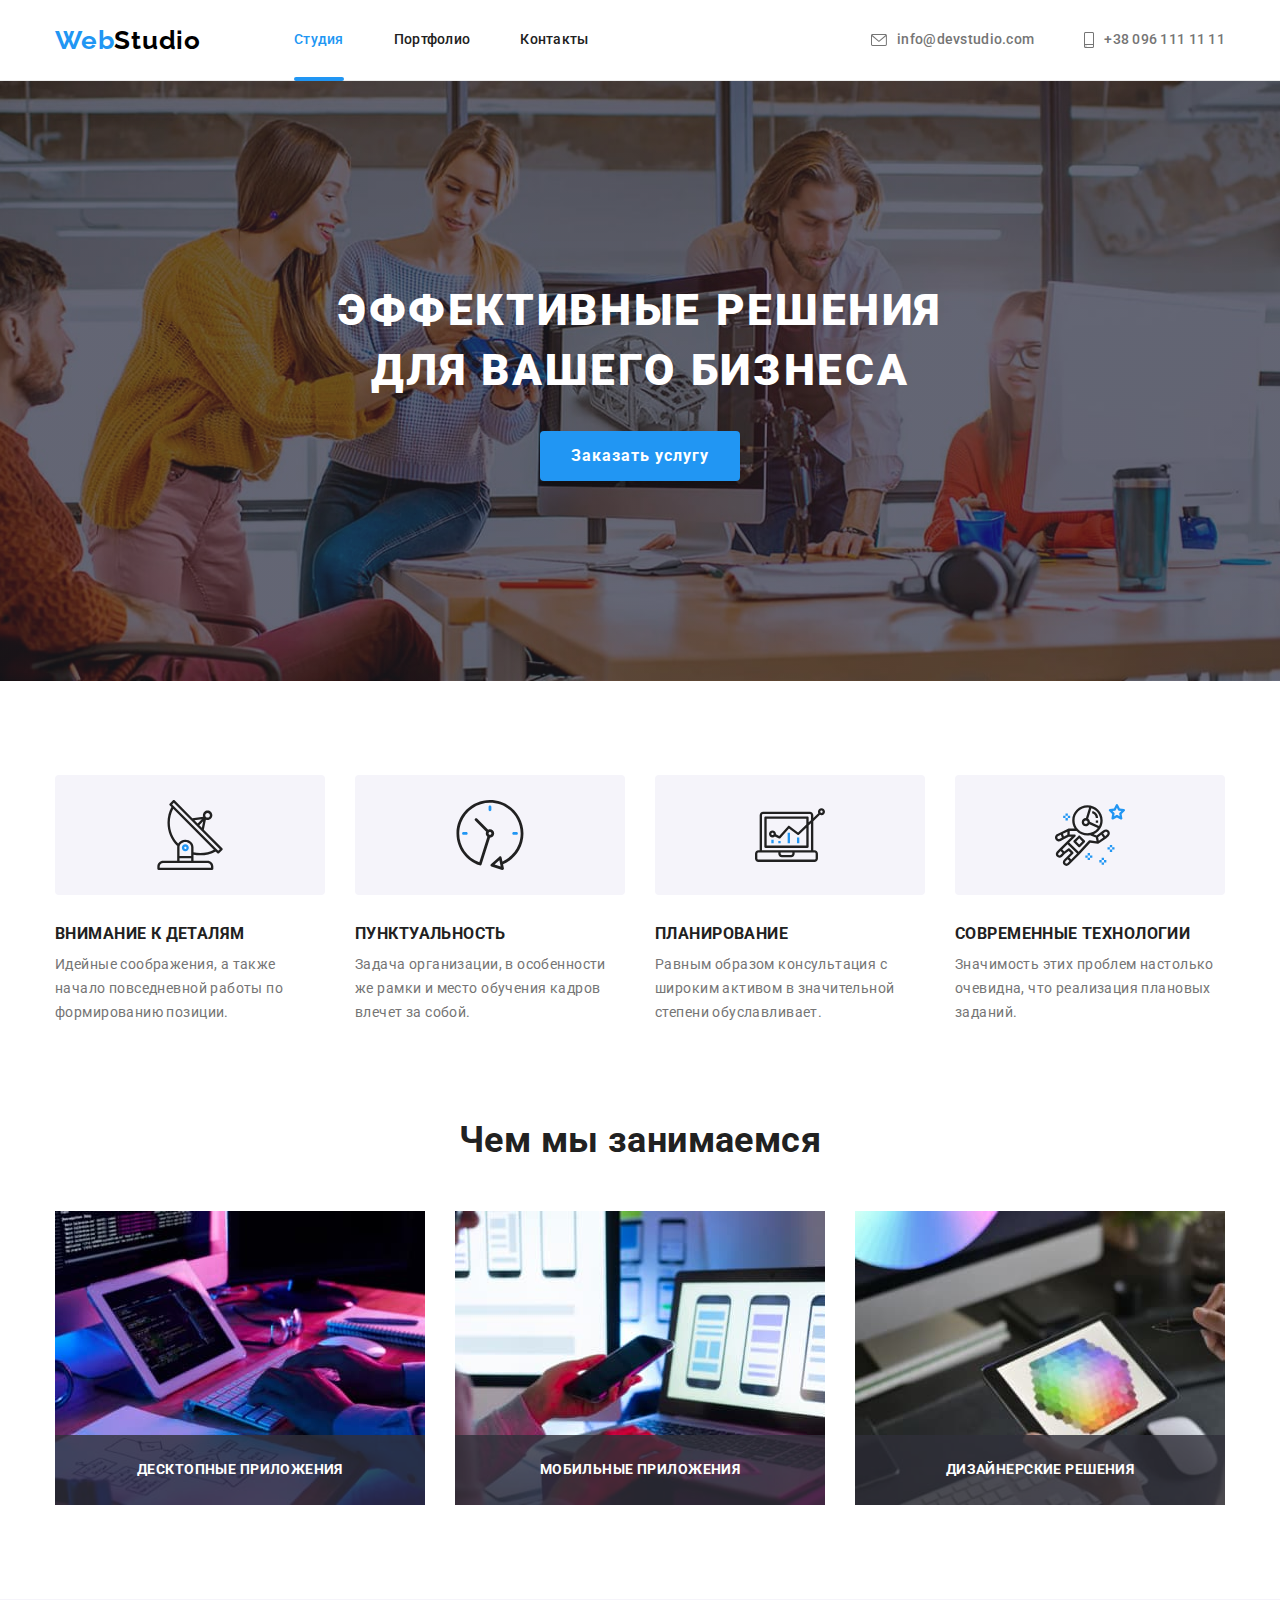
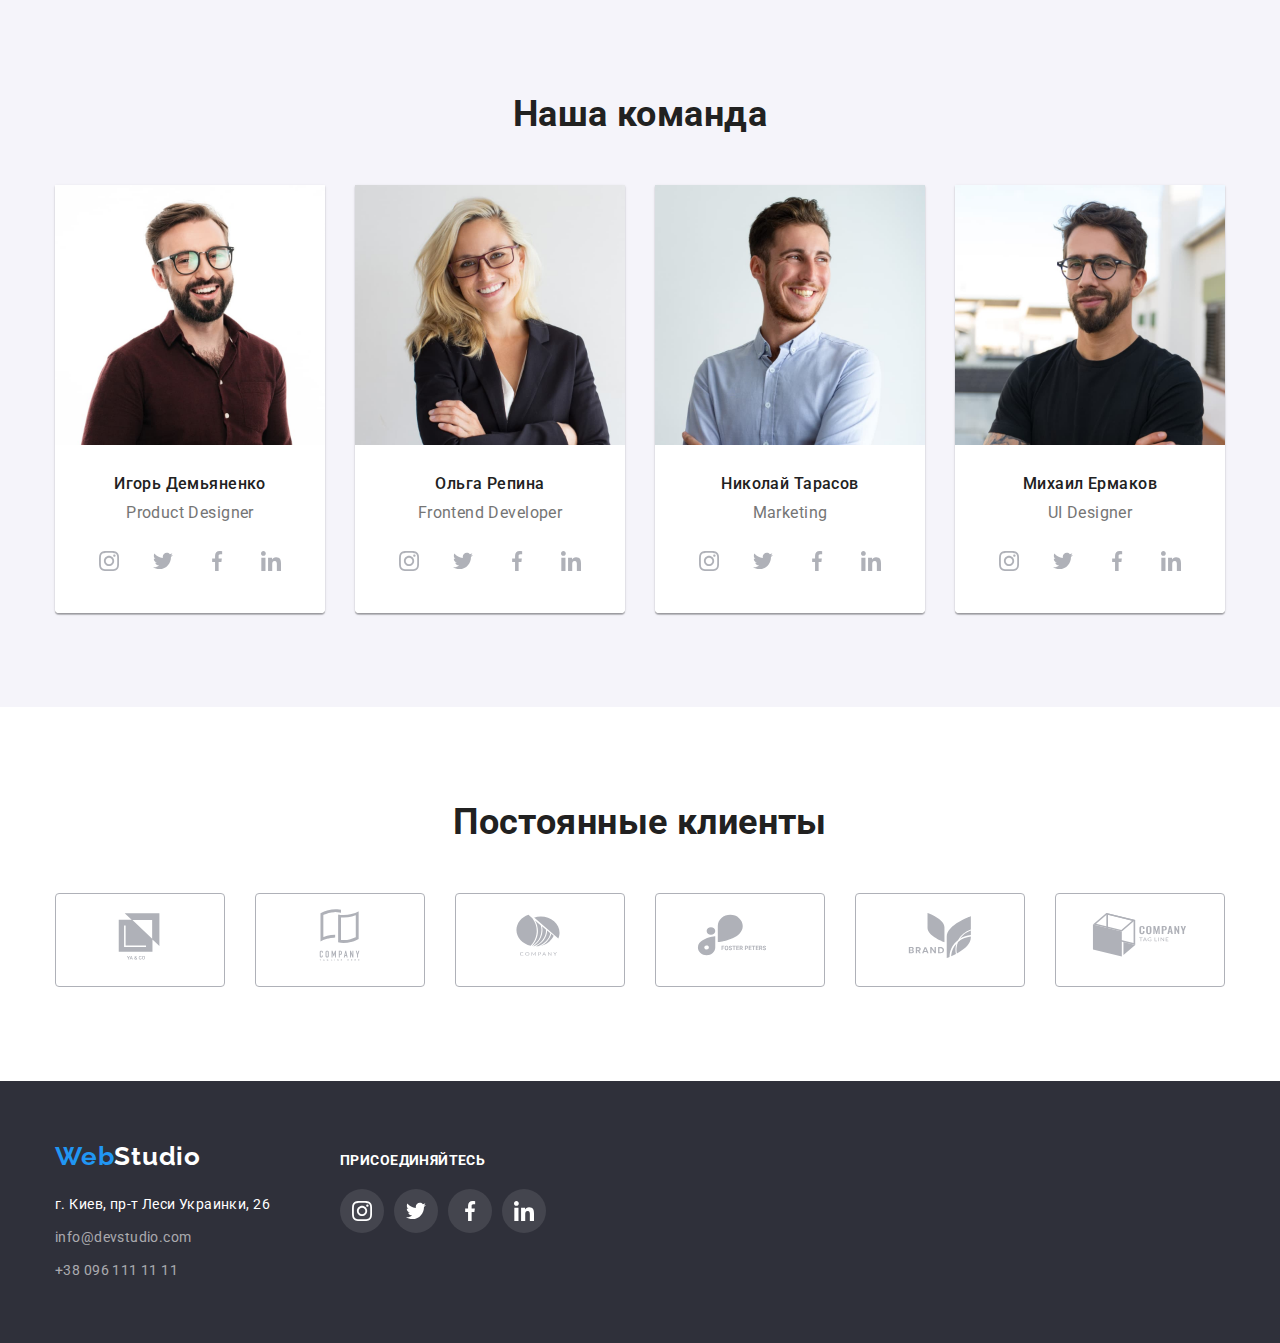
==== index.html @ 3fea22dc "1" ====
<!DOCTYPE html>
<html lang="ru">
  <head>
    <meta charset="UTF-8" />
    <meta http-equiv="X-UA-Compatible" content="IE=edge" />
    <meta name="viewport" content="width=device-width, initial-scale=1.0" />
    <title>Document</title>
    <link
      rel="stylesheet"
      href="https://cdnjs.cloudflare.com/ajax/libs/modern-normalize/1.1.0/modern-normalize.css"
    />
    <link rel="preconnect" href="https://fonts.googleapis.com" />
    <link rel="preconnect" href="https://fonts.gstatic.com" crossorigin />
    <link
      href="https://fonts.googleapis.com/css2?family=Raleway:wght@700&family=Roboto:wght@400;500;700;900&display=swap"
      rel="stylesheet"
    />
    <link rel="stylesheet" href="./css/styles.css" />
  </head>
  <body>
    <header class="header">
      <div class="container">
        <nav class="header-navigation">
          <a class="blue-logo" href="">Web<span class="logo">Studio</span> </a>
          <ul class="nav">
            <li class="nav-item">
              <a class="nav-link current" href="./index.html">Студия</a>
            </li>
            <li class="nav-item">
              <a class="nav-link" href="./portfolio.html">Портфолио</a>
            </li>
            <li class="nav-item">
              <a class="nav-link" href="">Контакты</a>
            </li>
          </ul>
        </nav>
        <ul class="contacts">
          <li class="contacts-item">
            <a class="contacts-link" href="mailto:info@devstudio.com">
              <svg class="nav-contacts-icon" width="16" height="12">
                <use href="./images/sprite.svg#icon-envelope"></use>
              </svg>
              info@devstudio.com
            </a>
          </li>
          <li class="contacts-item">
            <a class="contacts-link" href="tel:+380961111111">
              <svg class="nav-contacts-icon" width="10" height="16">
                <use href="./images/sprite.svg#icon-smartphone"></use>
              </svg>
              +38 096 111 11 11
            </a>
          </li>
        </ul>
      </div>
    </header>
    <main>
      <section class="hero">
        <div class="container">
          <h1 class="hero-title">
            Эффективные решения <br />
            для вашего бизнеса
          </h1>
          <button class="hero-btn" type="button" data-modal-open>Заказать услугу</button>
        </div>
      </section>
      <section class="section">
        <div class="container">
          <h2 class="visually-hidden">Наши преимущества</h2>
          <ul class="features">
            <li class="features-item">
              <div class="features-icon">
                <svg width="70" height="70">
                  <use href="./images/sprite.svg#icon-antenna"></use>
                </svg>
              </div>
              <h3 class="features-title">Внимание к деталям</h3>
              <p class="features-text">
                Идейные соображения, а также начало повседневной работы по формированию позиции.
              </p>
            </li>
            <li class="features-item">
              <div class="features-icon">
                <svg width="70" height="70">
                  <use href="./images/sprite.svg#icon-clock"></use>
                </svg>
              </div>
              <h3 class="features-title">Пунктуальность</h3>
              <p class="features-text">
                Задача организации, в особенности же рамки и место обучения кадров влечет за собой.
              </p>
            </li>
            <li class="features-item">
              <div class="features-icon">
                <svg width="70" height="70">
                  <use href="./images/sprite.svg#icon-diagram"></use>
                </svg>
              </div>
              <h3 class="features-title">Планирование</h3>
              <p class="features-text">
                Равным образом консультация с широким активом в значительной степени обуславливает.
              </p>
            </li>
            <li class="features-item">
              <div class="features-icon">
                <svg width="70" height="70">
                  <use href="./images/sprite.svg#icon-astronaut"></use>
                </svg>
              </div>
              <h3 class="features-title">Современные технологии</h3>
              <p class="features-text">
                Значимость этих проблем настолько очевидна, что реализация плановых заданий.
              </p>
            </li>
          </ul>
        </div>
      </section>
      <section class="work-section section">
        <div class="container">
          <h2 class="second-title">Чем мы занимаемся</h2>
          <ul class="works">
            <li class="works-item">
              <img src="./images/image1.jpg" alt="Написание кода" width="370" height="294" />
              <div class="picture-caption">
                <h3 class="caption-title">Десктопные приложения</р>
              </div>
            </li>
            <li class="works-item">
              <img src="./images/image2.jpg" alt="Разработка приложений" width="370" height="294" />
              <div class="picture-caption">
              <h3 class="caption-title">Мобильные приложения</h3>
            </div>
            </li>
            <li class="works-item">
              <img src="./images/image3.jpg" alt="Оформление" width="370" height="294" />
              <div class="picture-caption">
              <h3 class="caption-title">Дизайнерские решения</h3>
            </div>
            </li>
          </ul>
        </div>
      </section>
      <section class="team-section section">
        <div class="container">
          <h2 class="second-title">Наша команда</h2>
          <ul class="team">
            <li class="team-item">
              <img src="./images/photo1.jpg" alt="Игорь Демьяненко" width="270" height="260" />
              <div class="description-block">
                <h3 class="team-title">Игорь Демьяненко</h3>
                <p class="team-text">Product Designer</p>
                <ul class="master-socials socials-list">
                  <li class="socials-item">
                    <a href="" class="socials-link">
                      <svg class="socials-icon" width="20" height="20">
                        <use href="./images/sprite.svg#icon-instagram"></use>
                      </svg>
                    </a>
                  </li>
                  <li class="socials-item">
                    <a href="" class="socials-link">
                      <svg class="socials-icon" width="20" height="20">
                        <use href="./images/sprite.svg#icon-twitter"></use>
                      </svg>
                    </a>
                  </li>
                  <li class="socials-item">
                    <a href="" class="socials-link">
                      <svg class="socials-icon" width="20" height="20">
                        <use href="./images/sprite.svg#icon-facebook"></use>
                      </svg>
                    </a>
                  </li>
                  <li class="socials-item">
                    <a href="" class="socials-link">
                      <svg class="socials-icon" width="20" height="20">
                        <use href="./images/sprite.svg#icon-linkedin"></use>
                      </svg>
                    </a>
                  </li>
                </ul>
              </div>
            </li>
            <li class="team-item">
              <img src="./images/photo2.jpg" alt="Ольга Репина" width="270" height="260" />
              <div class="description-block">
                <h3 class="team-title">Ольга Репина</h3>
                <p class="team-text">Frontend Developer</p>
                <ul class="master-socials socials-list">
                  <li class="socials-item">
                    <a href="" class="socials-link">
                      <svg class="socials-icon" width="20" height="20">
                        <use href="./images/sprite.svg#icon-instagram"></use>
                      </svg>
                    </a>
                  </li>
                  <li class="socials-item">
                    <a href="" class="socials-link">
                      <svg class="socials-icon" width="20" height="20">
                        <use href="./images/sprite.svg#icon-twitter"></use>
                      </svg>
                    </a>
                  </li>
                  <li class="socials-item">
                    <a href="" class="socials-link">
                      <svg class="socials-icon" width="20" height="20">
                        <use href="./images/sprite.svg#icon-facebook"></use>
                      </svg>
                    </a>
                  </li>
                  <li class="socials-item">
                    <a href="" class="socials-link">
                      <svg class="socials-icon" width="20" height="20">
                        <use href="./images/sprite.svg#icon-linkedin"></use>
                      </svg>
                    </a>
                  </li>
                </ul>
              </div>
            </li>
            <li class="team-item">
              <img src="./images/photo3.jpg" alt="Николай Тарасов" width="270" height="260" />
              <div class="description-block">
                <h3 class="team-title">Николай Тарасов</h3>
                <p class="team-text">Marketing</p>
                <ul class="master-socials socials-list">
                  <li class="socials-item">
                    <a href="" class="socials-link">
                      <svg class="socials-icon" width="20" height="20">
                        <use href="./images/sprite.svg#icon-instagram"></use>
                      </svg>
                    </a>
                  </li>
                  <li class="socials-item">
                    <a href="" class="socials-link">
                      <svg class="socials-icon" width="20" height="20">
                        <use href="./images/sprite.svg#icon-twitter"></use>
                      </svg>
                    </a>
                  </li>
                  <li class="socials-item">
                    <a href="" class="socials-link">
                      <svg class="socials-icon" width="20" height="20">
                        <use href="./images/sprite.svg#icon-facebook"></use>
                      </svg>
                    </a>
                  </li>
                  <li class="socials-item">
                    <a href="" class="socials-link">
                      <svg class="socials-icon" width="20" height="20">
                        <use href="./images/sprite.svg#icon-linkedin"></use>
                      </svg>
                    </a>
                  </li>
                </ul>
              </div>
            </li>
            <li class="team-item">
              <img src="./images/photo4.jpg" alt="Михаил Ермаков" width="270" height="260" />
              <div class="description-block">
                <h3 class="team-title">Михаил Ермаков</h3>
                <p class="team-text">UI Designer</p>
                <ul class="socials-list">
                  <li class="socials-item">
                    <a href="" class="socials-link">
                      <svg class="socials-icon" width="20" height="20">
                        <use href="./images/sprite.svg#icon-instagram"></use>
                      </svg>
                    </a>
                  </li>
                  <li class="socials-item">
                    <a href="" class="socials-link">
                      <svg class="socials-icon" width="20" height="20">
                        <use href="./images/sprite.svg#icon-twitter"></use>
                      </svg>
                    </a>
                  </li>
                  <li class="socials-item">
                    <a href="" class="socials-link">
                      <svg class="socials-icon" width="20" height="20">
                        <use href="./images/sprite.svg#icon-facebook"></use>
                      </svg>
                    </a>
                  </li>
                  <li class="socials-item">
                    <a href="" class="socials-link">
                      <svg class="socials-icon" width="20" height="20">
                        <use href="./images/sprite.svg#icon-linkedin"></use>
                      </svg>
                    </a>
                  </li>
                </ul>
              </div>
            </li>
          </ul>
        </div>
      </section>
      <section class="section">
        <div class="container">
          <h2 class="second-title">Постоянные клиенты</h2>
          <ul class="clients">
            <li class="clients-item">
              <a class="clients-link" href="">
                <svg class="clients-icon" width="106" height="60">
                  <use href="./images/sprite.svg#icon-logo-one"></use>
                </svg>
              </a>
            </li>
            <li class="clients-item">
              <a class="clients-link" href="">
                <svg class="clients-icon" width="106" height="60">
                  <use href="./images/sprite.svg#icon-logo-two"></use>
                </svg>
              </a>
            </li>
            <li class="clients-item">
              <a class="clients-link" href="">
                <svg class="clients-icon" width="106" height="60">
                  <use href="./images/sprite.svg#icon-logo-three"></use>
                </svg>
              </a>
            </li>
            <li class="clients-item">
              <a class="clients-link" href="">
                <svg class="clients-icon" width="106" height="60">
                  <use href="./images/sprite.svg#icon-logo-four"></use>
                </svg>
              </a>
            </li>
            <li class="clients-item">
              <a class="clients-link" href="">
                <svg class="clients-icon link" width="106" height="60">
                  <use href="./images/sprite.svg#icon-logo-five"></use>
                </svg>
              </a>
            </li>
            <li class="clients-item">
              <a class="clients-link" href="">
                <svg class="clients-icon link" width="106" height="60">
                  <use href="./images/sprite.svg#icon-logo-six"></use>
                </svg>
              </a>
            </li>
          </ul>
        </div>
      </section>
    </main>

    <footer class="footer">
      <div class="container footer-container">
        <div class="logo-container">
          <a class="blue-logo" href="">Web<span class="white-logo">Studio</span> </a>
          <address class="address">
            <ul class="list">
              <li class="address-item">
                <a
                  class="address-map"
                  href="https://goo.gl/maps/dqnTAqHNVVHQZRsw9"
                  target="_blank"
                  rel="noopener noreferrer"
                  >г. Киев, пр-т Леси Украинки, 26</a
                >
              </li>
              <li class="address-item">
                <a class="address-link" href="mailto:info@devstudio.com">info@devstudio.com</a>
              </li>
              <li class="address-item">
                <a class="address-link" href="tel:+380961111111">+38 096 111 11 11</a>
              </li>
            </ul>
          </address>
        </div>
        <div>
          <p class="footer-text">присоединяйтесь</p>
          <ul class="socials-list">
            <li class="socials-item">
              <a class="socials-link-footer" href="">
                <svg class="icon-socials" width="20" height="20">
                  <use href="./images/sprite.svg#icon-instagram"></use>
                </svg>
              </a>
            </li>
            <li class="socials-item">
              <a class="socials-link-footer" href="">
                <svg class="icon-socials" width="20" height="20">
                  <use href="./images/sprite.svg#icon-twitter"></use>
                </svg>
              </a>
            </li>
            <li class="socials-item">
              <a class="socials-link-footer" href="">
                <svg class="icon-socials" width="20" height="20">
                  <use href="./images/sprite.svg#icon-facebook"></use>
                </svg>
              </a>
            </li>
            <li class="socials-item">
              <a class="socials-link-footer" href="">
                <svg class="icon-socials" width="20" height="20">
                  <use href="./images/sprite.svg#icon-linkedin"></use>
                </svg>
              </a>
            </li>
          </ul>
        </div>
      </div>
    </footer>
    <div class="backdrop is-hidden" data-modal>
      <div class="modal">
        <button type="button" class="btn-open" data-modal-close>
          <svg class="icon-btn" width="18" height="18">
            <use href="./images/sprite.svg#icon-close"></use>
          </svg>
        </button>
      </div>
    </div>
    <script src="./js/modal.js"></script>
  </body>
</html>
---- css/styles.css ----
:root {
  --white-text-color: #ffffff;
  --title-color: #212121;
  --blue-color: #2196f3;
  --main-text-color: #757575;
  --btn-bcgrnd-color: #f5f4fa;
  --card-set-gap: 30px;
}
body {
  font-family: 'Roboto', sans-serif;
  background-color: #ffffff;
  font-size: 14px;
  line-height: 1.71;
  letter-spacing: 0.03em;
  color: var(--main-text-color);
}
p,
h1,
h2,
h3,
h4,
h5,
h6 {
  margin-top: 0;
  margin-bottom: 0;
}
ul {
  margin-top: 0;
  margin-bottom: 0;
  padding-left: 0;
  list-style: none;
}
a {
  text-decoration: none;
}
img{
  display: block;
  max-width: 100%;
  height: auto;
}

.container {
  width: 1200px;
  padding-left: 15px;
  padding-right: 15px;
  margin: 0 auto;
}

.section {
  padding: 94px 0;
}
.header {
  border-bottom: 1px solid #ececec;
}
.nav {
  display: flex;
}
.nav-item:not(:last-child) {
  margin-right: 50px;
}
.header-navigation {
  display: flex;
  align-items: center;
  
}

.header .container {
  display: flex;
  align-items: center;
}
.blue-logo {
  font-family: 'Raleway', sans-serif;
  font-weight: 700;
  font-size: 26px;
  line-height: 1.19;
  letter-spacing: 0.03em;
  color: var(--blue-color);
}
.header-navigation .blue-logo {
  margin-right: 93px;
}
.logo {
  color: #000000;
}
.nav-link {
  position: relative;
  display: block;
  font-weight: 500;
  line-height: 1.14;
  letter-spacing: 0.02em;
  color: var(--title-color);
  padding-top: 32px;
  padding-bottom: 32px;
  transition: color 250ms cubic-bezier(0.4, 0, 0.2, 1);

}
.nav-link:hover,
.nav-link:focus {
  color: var(--blue-color);
}
.current {
  color: var(--blue-color);
}
.current::after{
  content: '';
  position: absolute;
  display: block;
  background-color: var(--blue-color);
  width: 100%;
  height: 4px;
  border-radius: 2px;
  top: calc(100% - 3px);
}
.contacts {
  display: flex;
  margin-left: auto;
  }
.contacts-link {
  display: flex;
  font-weight: 500;
  line-height: 1.14;
  letter-spacing: 0.02em;
  color: var(--main-text-color);
  padding-top: 32px;
  padding-bottom: 32px;
  align-items: center;
  transition: color 250ms cubic-bezier(0.4, 0, 0.2, 1);
}
.contacts-item:not(:last-child) {
  margin-right: 50px;
}
.contacts-link:hover,
.contacts-link:focus {
  color: var(--blue-color);
}

.nav-contacts-icon{
  display: block;
  fill: currentColor;
  margin-right: 10px;
}

/* Hero */

.hero {
  background-color: #2f303a;
  padding-top: 200px;
  padding-bottom: 200px;
  background-image: linear-gradient(rgba(47, 48, 58, 0.4), rgba(47, 48, 58, 0.4)), url(../images/bg.jpg);
  background-repeat: no-repeat;
  background-position: center;
  background-size:cover;
  max-width: 1600px;
  margin-right: auto;
  margin-left: auto;
}
.hero-title {
  font-weight: 900;
  font-size: 44px;
  line-height: 1.36;
  letter-spacing: 0.06em;
  text-transform: uppercase;
  color: var(--white-text-color);
  text-align: center;
  margin-bottom: 30px;
}
.hero-btn {
  display: block;
  width: 200px;
  height: 50px;
  font-weight: 700;
  font-size: 16px;
  line-height: 1.88;
  letter-spacing: 0.06em;
  color: var(--white-text-color);
  background-color: var(--blue-color);
  cursor: pointer;
  margin-left: auto;
  margin-right: auto;
  border-style: none;
  border-radius: 4px;
  box-shadow: 0px 4px 4px rgba(0, 0, 0, 0.15);
  transition: background-color 250ms cubic-bezier(0.4, 0, 0.2, 1);
}
}
.hero-btn:hover,
.hero-btn:focus {
  color: var(--white-text-color);
  background-color: #188ce8;
}

/* Features */

.visually-hidden {
  position: absolute;
  clip: rect(0 0 0 0);
  width: 1px;
  height: 1px;
  margin: -1px;
  …
}

.features {
  display: flex;
}

.features-item {
  width: 270px;
}

.features-item:not(:last-child) {
  margin-right: 30px;
}
.features-icon{
  display: flex;
  align-items: center;
  justify-content: center;
  margin-bottom: 30px;
  width: 270px;
  height: 120px;
  background-color: var(--btn-bcgrnd-color);
  border-radius: 4px;
}
.features-title {
  margin-bottom: 10px;
}
.features-title {
  font-weight: 700;
  line-height: 1.14;
  text-transform: uppercase;
  color: var(--title-color);
}

/* Works */

.work-section{
  padding-top: 0;
}
.second-title {
  font-weight: 700;
  font-size: 36px;
  line-height: 1.17;
  color: var(--title-color);
  text-align: center;
  margin-bottom: 50px;
}
.works {
  display: flex;
}
.works-item{
  position: relative;
}

.works-item:not(:last-child) {
  margin-right: 30px;
}
.picture-caption {
  position: absolute;
  display: flex;
  justify-content: center;
  align-items: center;
  bottom: 0;
  left: 0;
  background-color: rgba(47, 48, 58, 0.8);
  width: 100%;
  height: 70px;
}

.caption-title {
  font-weight: 700;
  font-size: 14px;
  line-height: 1.14;
  text-transform: uppercase;
  color: var(--white-text-color);
}
/* Team */

.team-section {
  background-color: #f5f4fa;
 }
.team-title {
  font-weight: 500;
  font-size: 16px;
  line-height: 1.18;
  color: var(--title-color);
  margin-bottom: 10px;
  text-align: center;
}
.team {
  display: flex;
}
.team-item {
  background: #ffffff;
  box-shadow: 0px 1px 3px rgba(0, 0, 0, 0.12), 0px 1px 1px rgba(0, 0, 0, 0.14),
    0px 2px 1px rgba(0, 0, 0, 0.2);
  border-radius: 0px 0px 4px 4px;
}
.team-item:not(:last-child) {
  margin-right: 30px;
}
.team-text {
  font-size: 16px;
  line-height: 1.18;
  text-align: center;
  margin-bottom: 16px;
  }

.description-block{
  padding: 30px 0;
  background-color: var(--white-text-color);
  border-radius: 0px 0px 4px 4px;
}
.socials-list{
  display: flex;
  justify-content: center;
}
.socials-link{
  display: flex;
  align-items: center;
  justify-content: center;
  border-radius: 50%;
  background-color: var(--white-text-color);
  width: 44px;
  height: 44px;
  color: #afb1b8;
  transition: background-color 250ms cubic-bezier(0.4, 0, 0.2, 1);
}
/* .socials-link-footer {
  display: block;
  padding: 12px;
  width: 44px;
  height: 44px;
  border-radius: 50%;
  color: var(--third-text-color);
  background-color: rgba(255, 255, 255, 0.1);
} */
.socials-icon{
  fill: currentColor;
  transition: fill 250ms cubic-bezier(0.4, 0, 0.2, 1);
 
}
 
.socials-link:hover,
.socials-link:focus{
background-color: var(--blue-color);
}
.socials-link:hover .socials-icon,
.socials-link:focus .socials-icon {
  fill: #ffffff;
 }
.socials-icon{
  display: flex;
  
}
.socials-item:not(:last-child) {
  margin-right: 10px;
}

/* Clients */

.clients {
  display: flex;
}
.clients-item:not(:last-child) {
  margin-right: 30px;
}
.clients-link {
  display: block;
  padding: 12px 31px;
  border: 1px solid #afb1b8;
  color: #afb1b8;
  border-radius: 4px;
  transition: border 250ms cubic-bezier(0.4, 0, 0.2, 1);
}
.clients-icon{
  fill: currentColor;
  transition: fill 250ms cubic-bezier(0.4, 0, 0.2, 1);
}
.clients-link:hover,
.clients-link:focus {
  border: 1px solid var(--blue-color);
  
}

.clients-link:hover > .clients-icon,
.clients-link:focus > .clients-icon {
  fill: var(--blue-color);
}


/* Footer */

.footer {
  background-color: #2f303a;
  padding-top: 60px;
  padding-bottom: 60px;
}
.logo-container{
  margin-right: 70px;
}
.footer-container{
  display: flex;
  align-items: baseline;
}

.address {
  font-style: normal;
  margin-top: 20px;
  }
.white-logo {
  color: var(--white-text-color);
}
.address-link:hover,
.address-link:focus {
  color: var(--blue-color);
}
.address-link {
  color: rgba(255, 255, 255, 0.6);
}
.address-map {
  color: var(--white-text-color);
}
.address-map:hover,
.address-map:focus {
  color: var(--blue-color);
}
.address-item:not(:last-child) {
  margin-bottom: 9px;
}
.footer-text {
  font-weight: 700;
  font-size: 14px;
  line-height: 1.14;
  text-transform: uppercase;
  color: var(--white-text-color);
  margin-bottom: 20px;
}
.icon-socials{
  fill: var(--white-text-color);
  transition: fill 250ms cubic-bezier(0.4, 0, 0.2, 1);
}

.socials-link-footer {
  display: block;
  padding: 12px;
  width: 44px;
  height: 44px;
  border-radius: 50%;
  color: var(--third-text-color);
  background-color: rgba(255, 255, 255, 0.1);
  transition: background-color 250ms cubic-bezier(0.4, 0, 0.2, 1);
}

.socials-link-footer:focus,
.socials-link-footer:hover {
  background-color: var(--blue-color);
}


/* Portfolio */

.filter {
  display: flex;
  justify-content: center;
  margin-bottom: 50px;
}
.filter-btn {
  font-weight: 500;
  font-size: 16px;
  height: 38px;
  line-height: 1.62;
  letter-spacing: 0.03em;
  color: var(--title-color);
  background-color: var(--btn-bcgrnd-color);
  border-radius: 4px;
  border-style: none;
  cursor: pointer;
  padding: 6px 22px;
  transition: background-color 250ms cubic-bezier(0.4, 0, 0.2, 1),
    box-shadow 250ms cubic-bezier(0.4, 0, 0.2, 1), color 250ms cubic-bezier(0.4, 0, 0.2, 1);
}

.filter-item:not(:last-child) {
  margin-right: 8px;
}
.filter-btn:hover,
.filter-btn:focus {
  color: var(--white-text-color);
  background-color: var(--blue-color);
  box-shadow: 0px 3px 1px rgba(0, 0, 0, 0.1), 0px 1px 2px rgba(0, 0, 0, 0.08),
    0px 2px 2px rgba(0, 0, 0, 0.12);
  border-radius: 4px;
}
.gallery {
  display: flex;
  flex-wrap: wrap;
  margin-right: calc(-1 * var(--card-set-gap));
  margin-bottom: calc(-1 * var(--card-set-gap));
}
.gallery > .gallery-item {
  flex-basis: calc(100% / 3 - var(--card-set-gap)) ;
  margin-right: var(--card-set-gap);
  margin-bottom: var(--card-set-gap);
}
.gallery-item:nth-child(3n) {
  margin-right: 0;
}
.gallery-link {
  display: block;
  transition: box-shadow 250ms cubic-bezier(0.4, 0, 0.2, 1);
 }
.gallery-link:hover,
.gallery-link:focus {
  box-shadow: 0px 1px 1px rgba(0, 0, 0, 0.12), 0px 4px 4px rgba(0, 0, 0, 0.06),
    1px 4px 6px rgba(0, 0, 0, 0.16);
}
.gallery-title {
  font-size: 18px;
  line-height: 2;
  letter-spacing: 0.06em;
  color: var(--title-color);
}
.products-text{
  position: absolute;
   font-size: 18px;
  line-height: 1.56;
  letter-spacing: 0.03em;
  padding: 63px 24px;
  top: 0;
  left: 0;
  background: rgba(33, 150, 243, 0.9);
  height: 100%;
  color: var(--white-text-color);
  transform: translateY(100%);
  transition: transform 250ms cubic-bezier(0.4, 0, 0.2, 1);
}

.gallery-link:hover .products-text,
.gallery-link:focus .products-text {
  transform: translateY(0%);
}
.gallery-text {
  font-size: 16px;
  line-height: 1.87;
  color: var(--main-text-color);
}


.products-overlay{
  position: relative;
  overflow: hidden;
}
.text-block {
  padding: 20px 24px;
  border: 1px solid #eeeeee;
}
.backdrop{
  position: fixed;
  height: 100vh;
  width: 100vw;
  background: rgba(0, 0, 0, 0.2);
  top: 0;
  transition: opacity 250ms cubic-bezier(0.4, 0, 0.2, 1);
  transition: visibility 250ms cubic-bezier(0.4, 0, 0.2, 1);
 
}
.backdrop.is-hidden .modal {
  transform: translate(-50%, -50%) scale(0);
}

.modal{
  position: absolute;
  width: 528px;
  min-height: 581px;
  background: var(--white-text-color);
  box-shadow: 0px 1px 3px rgba(0, 0, 0, 0.12), 0px 1px 1px rgba(0, 0, 0, 0.14), 0px 2px 1px rgba(0, 0, 0, 0.2);
  border-radius: 4px;
  left: 50%;
  top: 50%;
  transform: translate(-50%, -50%) scale(1);
  transition: transform 250ms cubic-bezier(0.4, 0, 0.2, 1);
}

.btn-open{
  position: absolute;
  display: flex;
  justify-content: center;
  align-items: center;
  left: calc(100% - 38px);
  top: 8px;
  width: 30px;
  height: 30px;
  background-color: var(--white-text-color);
  border: 1px solid rgba(0, 0, 0, 0.1);
  border-radius: 50%;
  cursor: pointer;
}

.backdrop.is-hidden{
  opacity: 0;
  visibility: hidden;
pointer-events: none;
}
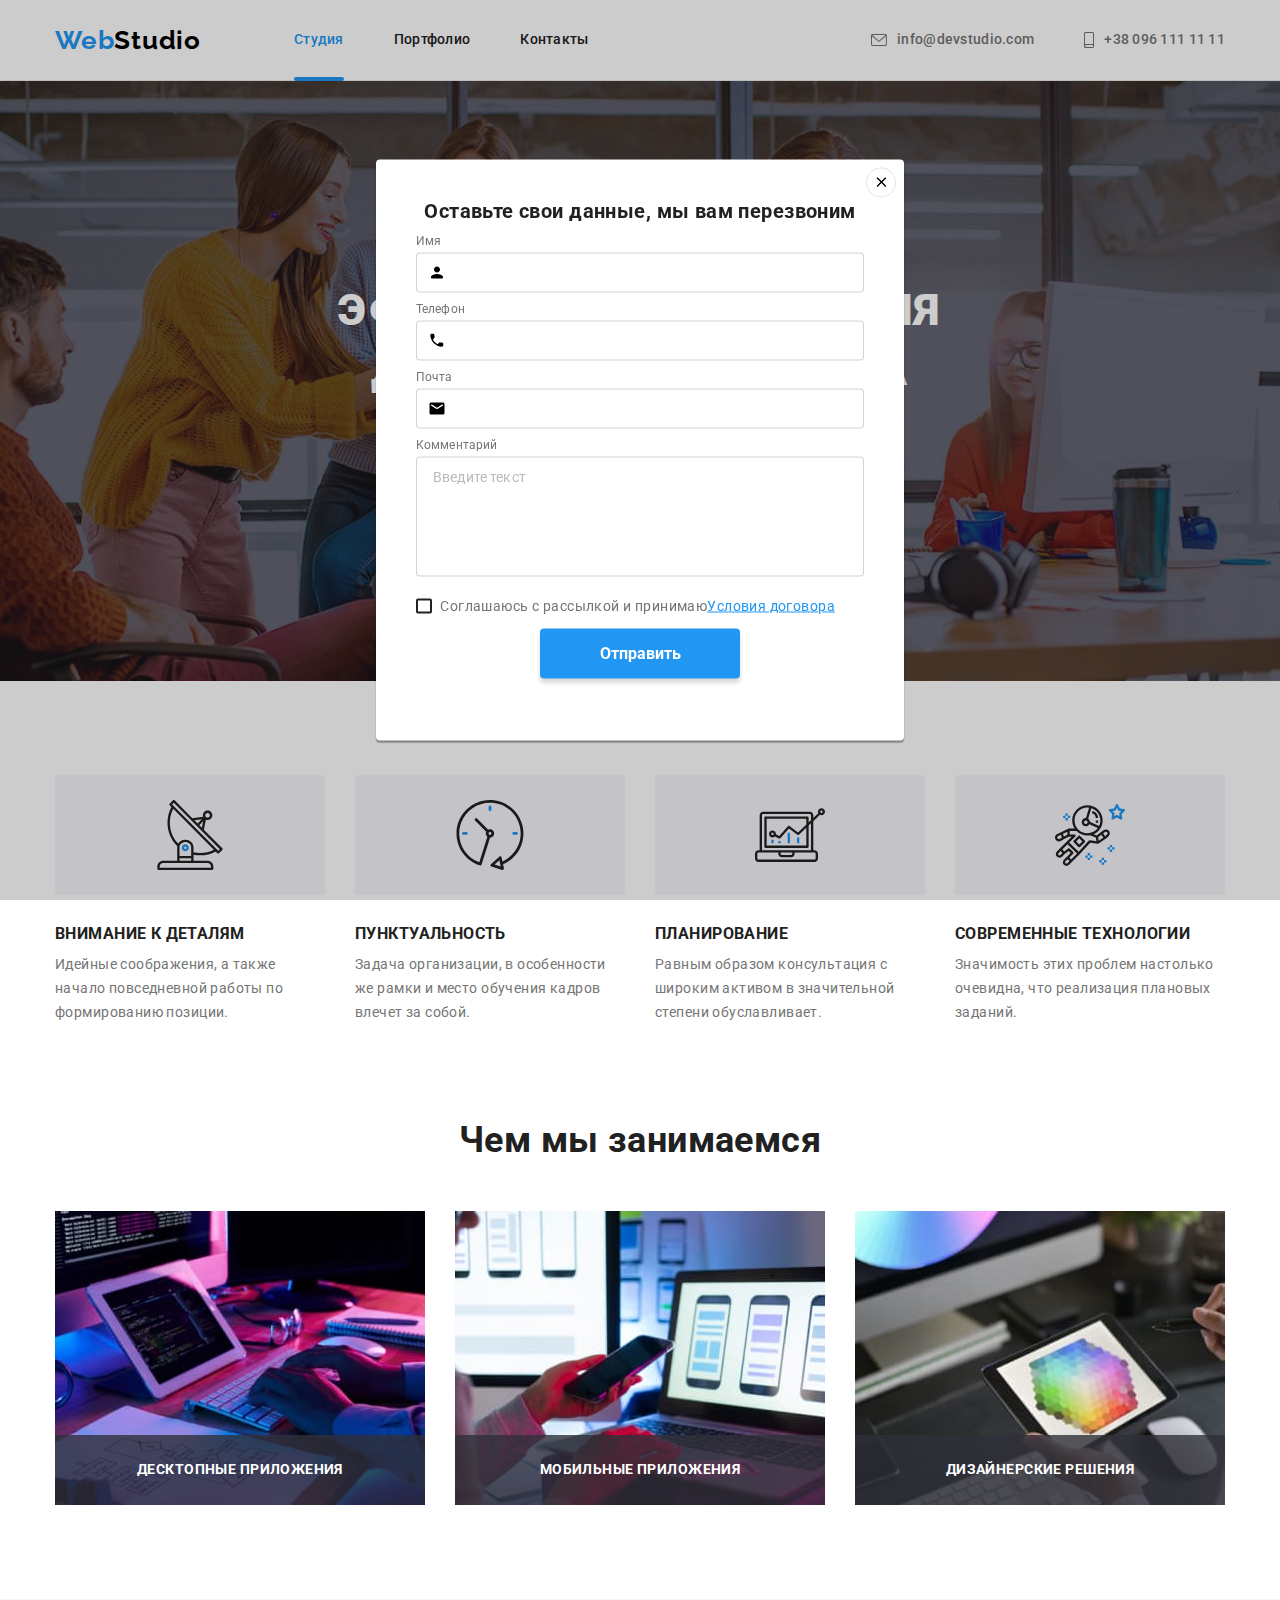
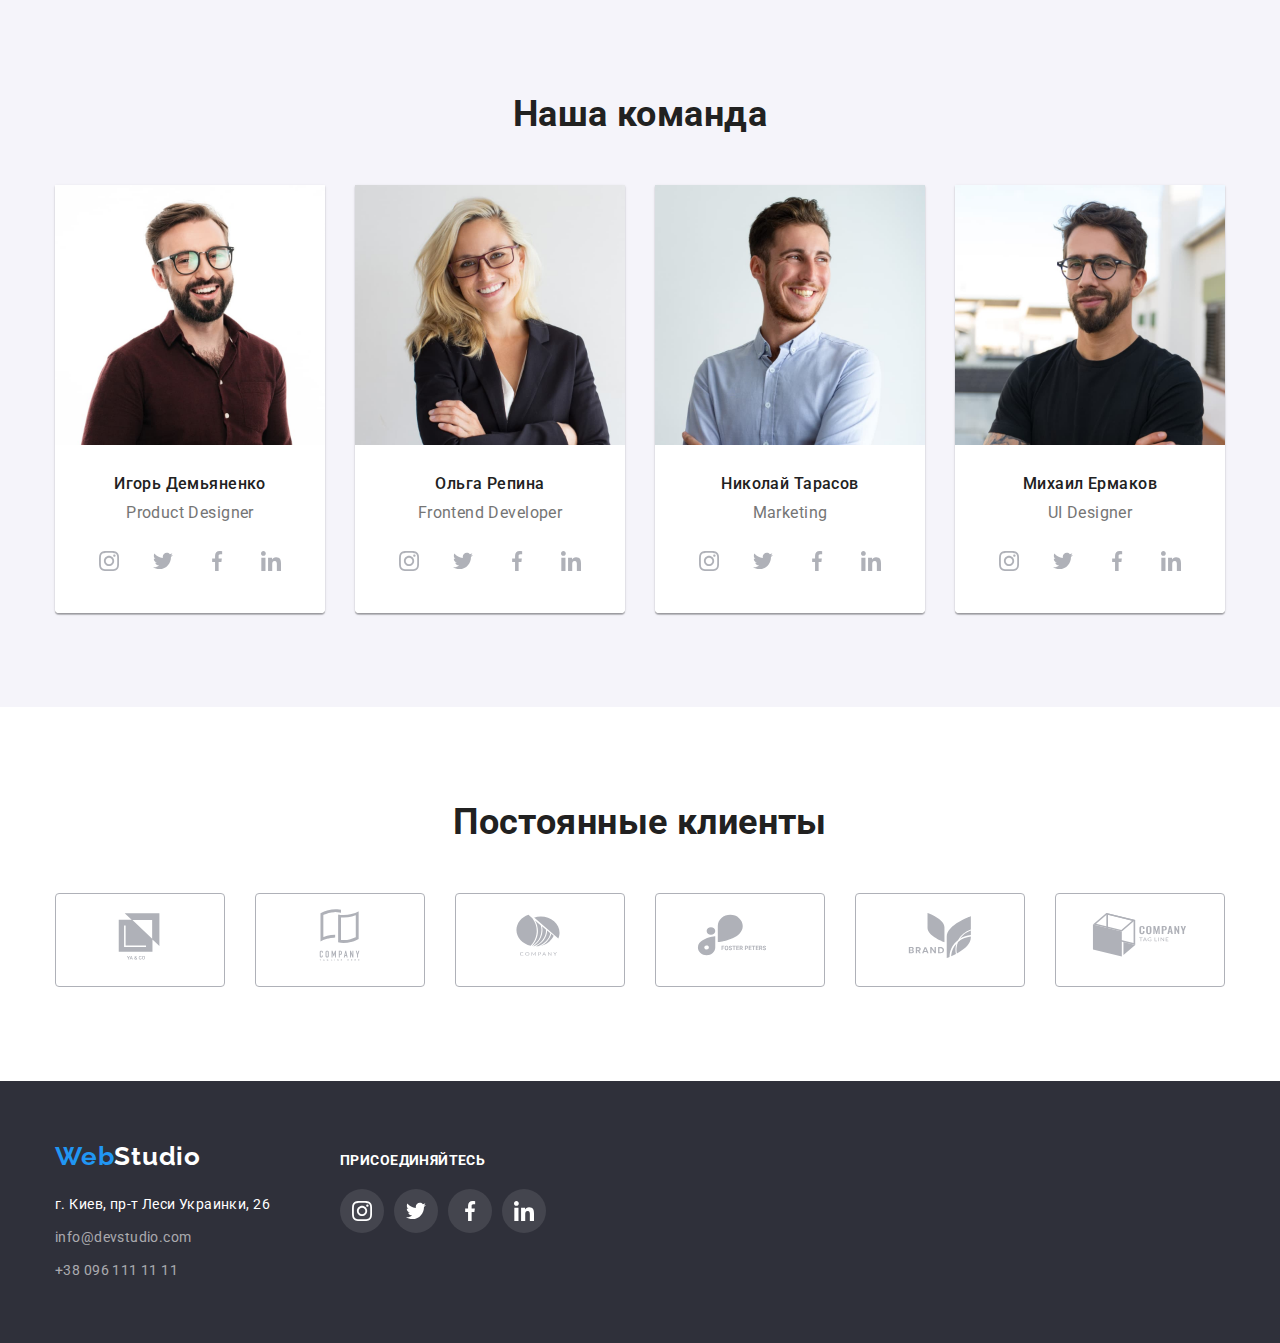
==== commit ca2468ac: "form" ====
--- a/index.html
+++ b/index.html
@@ -405,15 +405,60 @@
         </div>
       </div>
     </footer>
-    <div class="backdrop is-hidden" data-modal>
+    <div class="backdrop" data-modal>
       <div class="modal">
         <button type="button" class="btn-open" data-modal-close>
           <svg class="icon-btn" width="18" height="18">
             <use href="./images/sprite.svg#icon-close"></use>
           </svg>
-        </button>
+      </button>
+      <form action="#" class="modal-form">
+            <b class="modal-title">Оставьте свои данные, мы вам перезвоним</b>
+          <div class="modal-form-field">
+            <label for="input-name" class="modal-form-label">Имя</label>
+            <span class="input-wrap">
+              <input type="text" id="input-name" class="modal-form-input" name="modal-name">
+              <svg class="modal-form-icon" width="18" height="18">
+                <use href="./images/sprite.svg#icon-person"></use>
+              </svg>
+            </span>
+          </div>
+          <div class="modal-form-field">
+            <label for="input-tel" class="modal-form-label">Телефон</label>
+            <span class="input-wrap">
+            <input type="tel" id="input-tel" class="modal-form-input" name="modal-name">
+            <svg class="modal-form-icon" width="18" height="18">
+                <use href="./images/sprite.svg#icon-phone"></use>
+              </svg>
+            </span>
+          </div>
+          <div class="modal-form-field">
+            <label for="input-email" class="modal-form-label">Почта</label>
+            <span class="input-wrap">
+            <input type="email" id="input-email" class="modal-form-input" name="modal-name">
+            <svg class="modal-form-icon" width="18" height="18">
+                <use href="./images/sprite.svg#icon-email"></use>
+              </svg>
+            </span>
+          </div>
+          <div class="modal-form-field">
+            <label for="comment" class="modal-form-label">Комментарий</label>
+            <textarea name="modal-comment" id="comment" placeholder="Введите текст" class="modal-comment"></textarea>
+          </div>
+          <div class="modal-form-field">
+            <input type="checkbox" id="check" name="policy" class="visually-hidden checkbox">
+            <label for="check" class="check-label">
+              <span class="icon-check">
+                <svg width="11" height="8">
+                <use href="./images/sprite.svg#icon-check"></use>
+              </svg>
+              </span>
+              Соглашаюсь с рассылкой и принимаю <a href="" class="check-privacy">Условия договора</a> </label>
+          </div>
+          <button class="btn-check" type="button" data-modal-open>Отправить</button>
+          </form>
       </div>
     </div>
-    <script src="./js/modal.js"></script>
+    <!-- <script src="./js/modal.js"></script> -->
   </body>
 </html>
--- a/css/styles.css
+++ b/css/styles.css
@@ -182,7 +182,7 @@
   box-shadow: 0px 4px 4px rgba(0, 0, 0, 0.15);
   transition: background-color 250ms cubic-bezier(0.4, 0, 0.2, 1);
 }
-}
+
 .hero-btn:hover,
 .hero-btn:focus {
   color: var(--white-text-color);
@@ -577,6 +577,7 @@
   border-radius: 4px;
   left: 50%;
   top: 50%;
+  padding: 40px;
   transform: translate(-50%, -50%) scale(1);
   transition: transform 250ms cubic-bezier(0.4, 0, 0.2, 1);
 }
@@ -586,7 +587,7 @@
   display: flex;
   justify-content: center;
   align-items: center;
-  left: calc(100% - 38px);
+  right: 8px;
   top: 8px;
   width: 30px;
   height: 30px;
@@ -599,5 +600,94 @@
 .backdrop.is-hidden{
   opacity: 0;
   visibility: hidden;
-pointer-events: none;
-}+  pointer-events: none;
+}
+
+/* Form */
+
+.modal-title{
+  display: block;
+  font-size: 20px;
+  line-height: 1.15;
+  text-align: center;
+  color: var(--title-color);
+  margin-bottom: 12px;
+}
+.modal-form-field{
+  margin-bottom: 10px;
+ 
+}
+.modal-form-label{
+  display: block;
+font-size: 12px;
+line-height: 1.16;
+letter-spacing: 0.01em;
+color: var(--main-text-color);
+margin-bottom: 4px;
+}
+.input-wrap{
+  display: block;
+  position: relative;
+}
+.modal-form-input{
+  width: 100%;
+  height: 40px;
+  border: 1px solid rgba(33, 33, 33, 0.2);
+  border-radius: 4px;
+}
+.modal-form-icon{
+  position: absolute;
+  left: 12px;
+  top: 50%;
+  transform: translateY(-50%);
+}
+.modal-comment{
+  width: 100%;
+  height: 120px;
+  border: 1px solid rgba(33, 33, 33, 0.2);
+  border-radius: 4px;
+  resize: none;
+  padding: 12px 16px;
+}
+.modal-comment::placeholder{
+  font-size: 14px;
+  line-height: 1.14;
+  letter-spacing: 0.01em;
+  color: rgba(117, 117, 117, 0.5);
+}
+.check-label{
+  display: flex;
+  align-items: center;
+}
+.icon-check{
+  width: 16px;
+  height: 15px;
+  border: 2px solid #212121;
+  margin-right: 8.38px;
+  border-radius: 2px;
+  display: flex;
+  align-items: center;
+  justify-content: center;
+}
+.checkbox:checked + .check-label > .icon-check{
+  background-color: var(--blue-color);
+  border: transparent;
+}
+.check-privacy{
+  color: var(--blue-color);
+  text-decoration: underline;
+}
+.btn-check{
+  display: block;
+  margin: 0 auto;
+  width: 200px;
+  height: 50px;
+  box-shadow: 0px 4px 4px rgba(0, 0, 0, 0.15);
+  border-radius: 4px;
+  background-color: var(--blue-color);
+  color: var(--white-text-color);
+  border: transparent;
+  font-weight: 700;
+  font-size: 16px;
+  line-height: 1.87;
+}
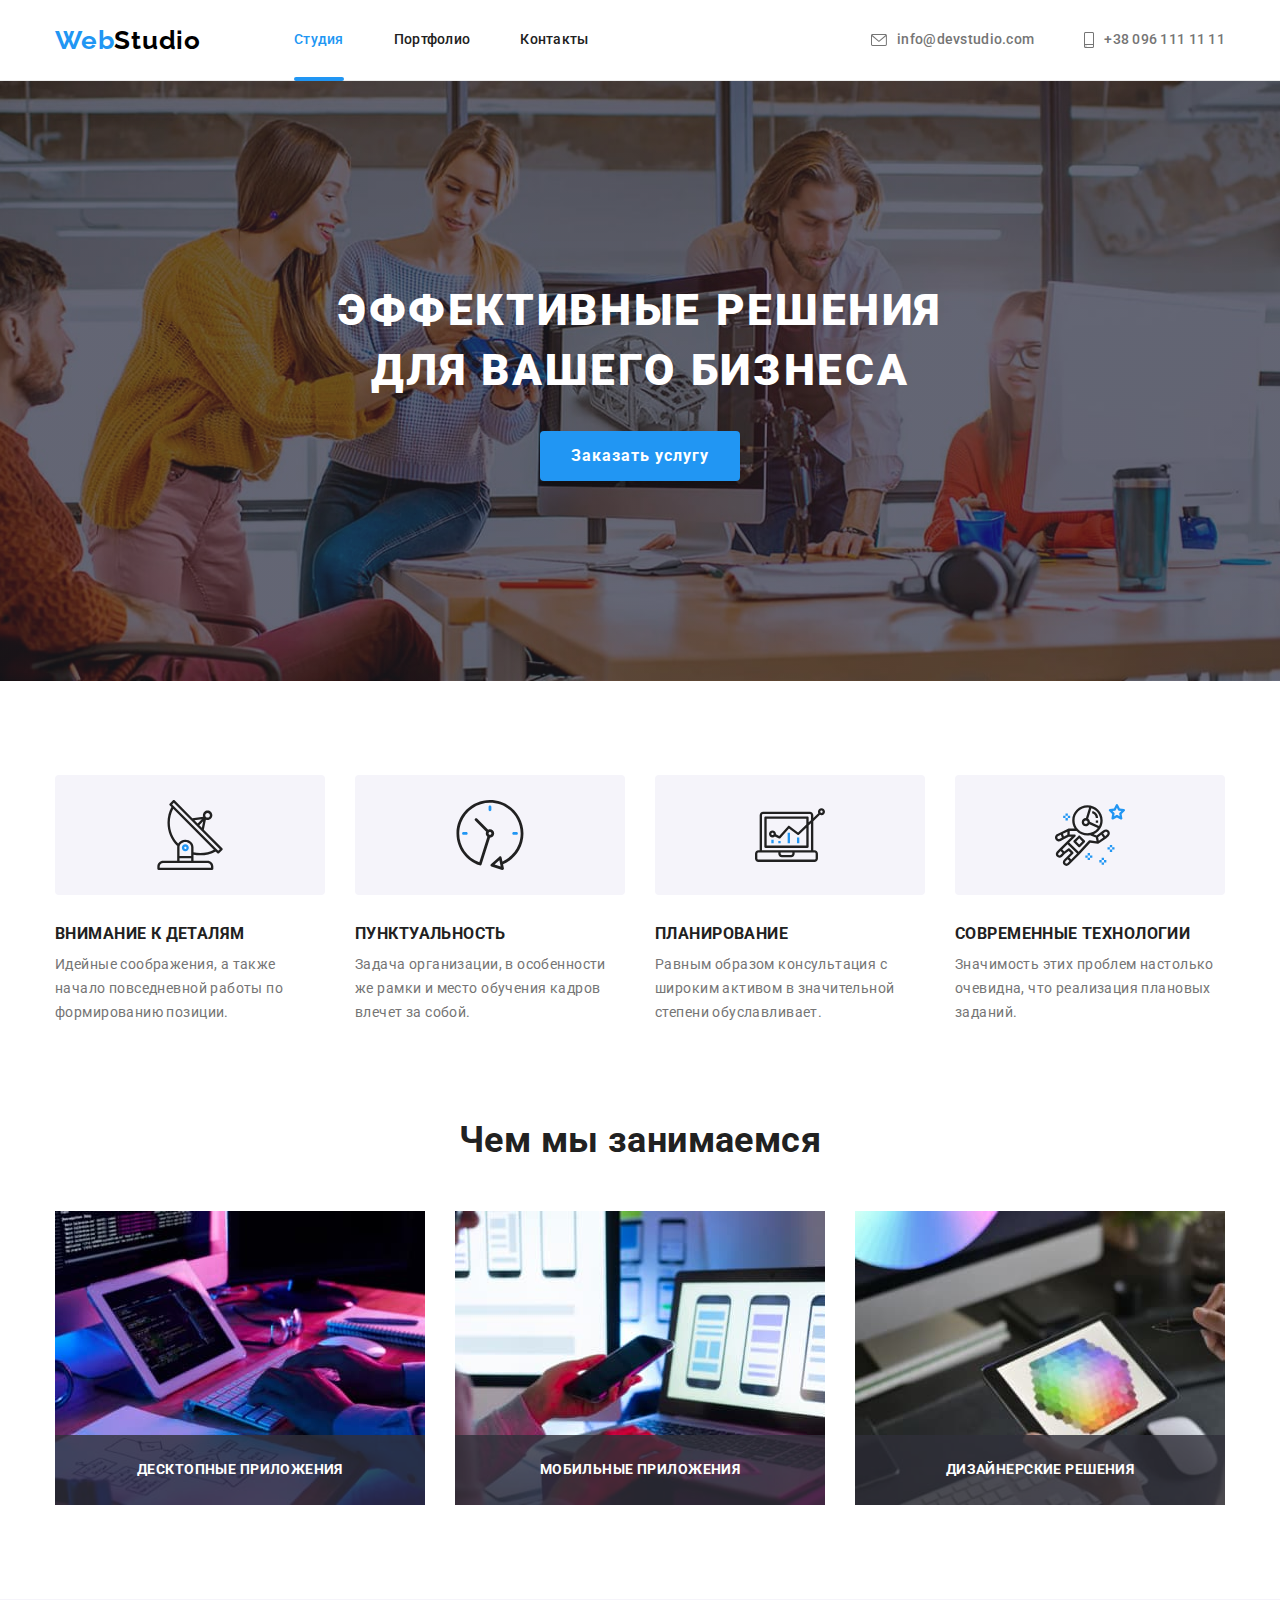
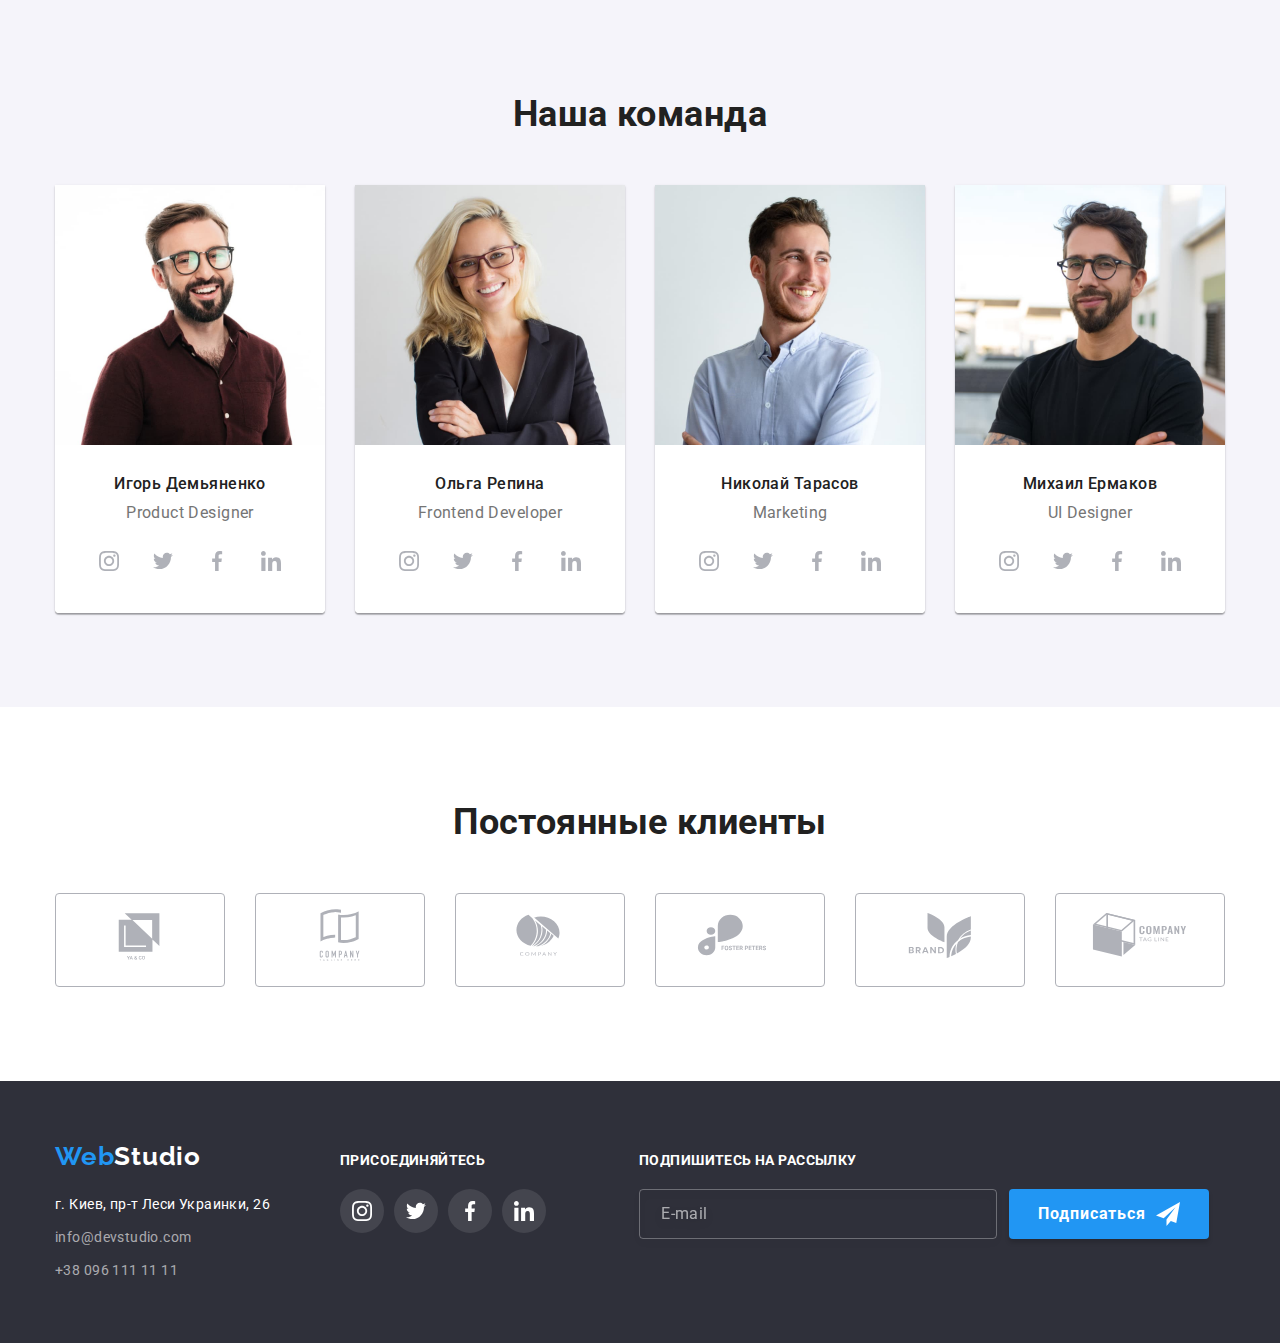
==== commit 01538eb2: "finish" ====
--- a/index.html
+++ b/index.html
@@ -403,16 +403,26 @@
             </li>
           </ul>
         </div>
+        <form class="form-subscribe">
+        <p class="footer-text">Подпишитесь на рассылку</p>
+        <div class="input-btn">
+          <input class="input-subscribe" type="mail" name="email-subscribe" placeholder="E-mail">
+          <button class="btn-subscribe" type="submit">Подписаться
+            <svg class="icon-subscribe" width="24" height="24">
+              <use href="./images/sprite.svg#icon-send"></use>
+            </svg></button>
+        </div>
+      </form>
       </div>
     </footer>
-    <div class="backdrop" data-modal>
+    <div class="backdrop is-hidden" data-modal>
       <div class="modal">
         <button type="button" class="btn-open" data-modal-close>
           <svg class="icon-btn" width="18" height="18">
             <use href="./images/sprite.svg#icon-close"></use>
           </svg>
       </button>
-      <form action="#" class="modal-form">
+      <form  class="modal-form">
             <b class="modal-title">Оставьте свои данные, мы вам перезвоним</b>
           <div class="modal-form-field">
             <label for="input-name" class="modal-form-label">Имя</label>
@@ -455,10 +465,10 @@
               </span>
               Соглашаюсь с рассылкой и принимаю <a href="" class="check-privacy">Условия договора</a> </label>
           </div>
-          <button class="btn-check" type="button" data-modal-open>Отправить</button>
+          <button class="btn-check" type="submit" >Отправить</button>
           </form>
       </div>
     </div>
-    <!-- <script src="./js/modal.js"></script> -->
+    <script src="./js/modal.js"></script>
   </body>
 </html>
--- a/css/styles.css
+++ b/css/styles.css
@@ -456,6 +456,55 @@
   background-color: var(--blue-color);
 }
 
+.form-subscribe {
+  display: flex;
+  flex-direction: column;
+  margin-left: 93px;
+}
+.input-btn {
+  display: flex;
+}
+.input-subscribe {
+  width: 358px;
+  padding: 5px;
+  color: rgba(255, 255, 255, 0.6);
+  height: 50px;
+  margin-right: 12px;
+  background-color: transparent;
+  border: 1px solid rgba(255, 255, 255, 0.3);
+  outline: none;
+  border-radius: 4px;
+  filter: drop-shadow(0px 4px 4px rgba(0, 0, 0, 0.15));
+}
+.input-subscribe::placeholder {
+  font-size: 16px;
+  line-height: calc(20 / 16);
+  letter-spacing: 0.03em;
+  color: rgba(255, 255, 255, 0.6);
+  padding-left: 16px;
+}
+
+.btn-subscribe {
+  display: flex;
+  align-items: center;
+  justify-content: center;
+  min-width: 200px;
+  height: 50px;
+  font-weight: 700;
+  font-size: 16px;
+  line-height: calc(30 / 16);
+  letter-spacing: 0.06em;
+  color: var(--white-text-color);
+  background-color: var(--blue-color);
+  box-shadow: 0px 4px 4px rgba(0, 0, 0, 0.15);
+  border-radius: 4px;
+  border: transparent;
+}
+
+.icon-subscribe {
+  fill: var(--third-text-color);
+  margin-left: 10px;
+}
 
 /* Portfolio */
 
@@ -630,16 +679,27 @@
   position: relative;
 }
 .modal-form-input{
+  padding-left: 42px;
   width: 100%;
   height: 40px;
   border: 1px solid rgba(33, 33, 33, 0.2);
   border-radius: 4px;
+  outline: none;
+  transition: border 250ms cubic-bezier(0.4, 0, 0.2, 1);
+}
+.modal-form-input:focus{
+  border-color: var(--blue-color);
+  cursor: pointer;
+}
+.modal-form-input:focus + .modal-form-icon{
+  fill: var(--blue-color);
 }
 .modal-form-icon{
   position: absolute;
   left: 12px;
   top: 50%;
   transform: translateY(-50%);
+  transition: fill 250ms cubic-bezier(0.4, 0, 0.2, 1);
 }
 .modal-comment{
   width: 100%;
@@ -648,6 +708,12 @@
   border-radius: 4px;
   resize: none;
   padding: 12px 16px;
+  outline: none;
+  transition: border 250ms cubic-bezier(0.4, 0, 0.2, 1);
+}
+.modal-comment:focus{
+  border-color: var(--blue-color);
+  cursor: pointer;
 }
 .modal-comment::placeholder{
   font-size: 14px;
@@ -658,6 +724,7 @@
 .check-label{
   display: flex;
   align-items: center;
+  margin-bottom: 30px;
 }
 .icon-check{
   width: 16px;
@@ -690,4 +757,11 @@
   font-weight: 700;
   font-size: 16px;
   line-height: 1.87;
-}
+  transition: background-color 250ms cubic-bezier(0.4, 0, 0.2, 1);
+}
+
+.btn-check:hover,
+.btn-check:focus {
+  background-color: #188ce8;
+  cursor: pointer;
+}
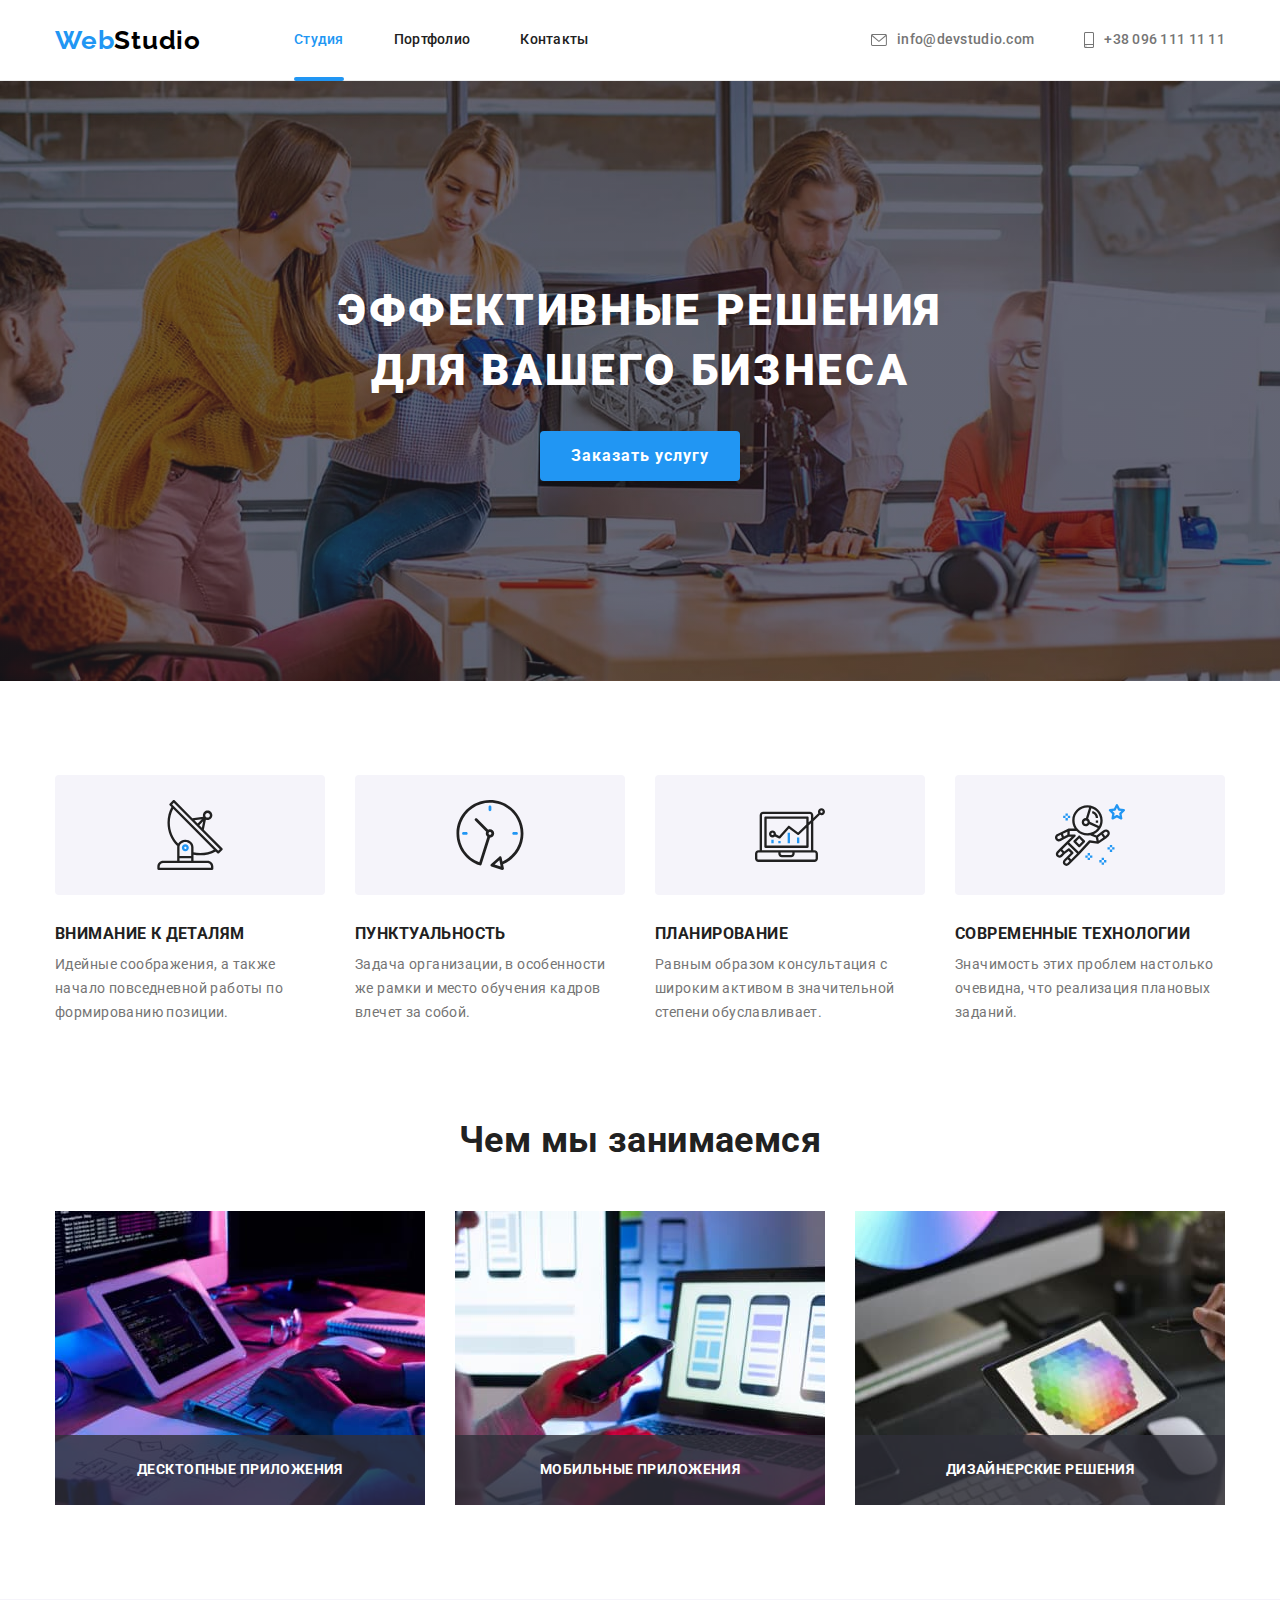
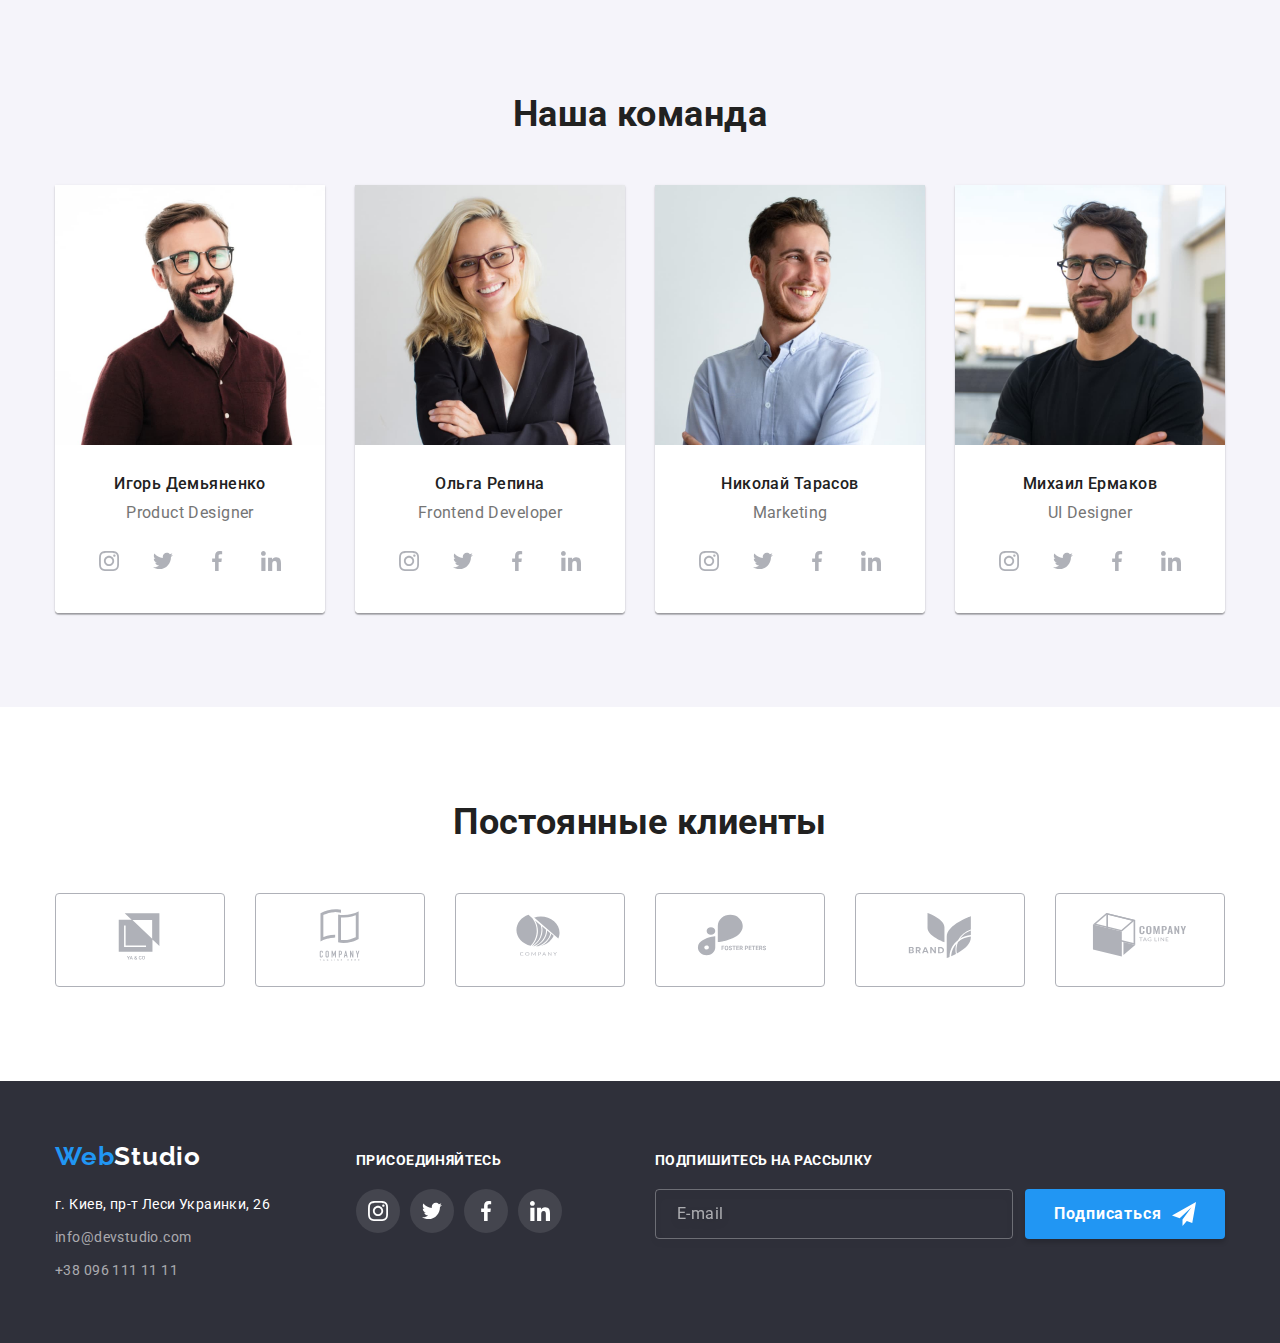
==== commit 8952edd4: "fix" ====
--- a/index.html
+++ b/index.html
@@ -451,11 +451,11 @@
               </svg>
             </span>
           </div>
-          <div class="modal-form-field">
+          <div class="modal-form-text">
             <label for="comment" class="modal-form-label">Комментарий</label>
             <textarea name="modal-comment" id="comment" placeholder="Введите текст" class="modal-comment"></textarea>
           </div>
-          <div class="modal-form-field">
+          <div class="modal-form-check">
             <input type="checkbox" id="check" name="policy" class="visually-hidden checkbox">
             <label for="check" class="check-label">
               <span class="icon-check">
--- a/css/styles.css
+++ b/css/styles.css
@@ -396,6 +396,7 @@
   padding-bottom: 60px;
 }
 .logo-container{
+  flex-grow: 1;
   margin-right: 70px;
 }
 .footer-container{
@@ -645,7 +646,10 @@
   border-radius: 50%;
   cursor: pointer;
 }
-
+.btn-open:focus .icon-btn,
+.btn-open:hover .icon-btn {
+  fill: var(--blue-color);
+}
 .backdrop.is-hidden{
   opacity: 0;
   visibility: hidden;
@@ -665,6 +669,12 @@
 .modal-form-field{
   margin-bottom: 10px;
  
+}
+.modal-form-text{
+  margin-bottom: 20px;
+}
+.modal-form-check{
+  margin-bottom: 30px;
 }
 .modal-form-label{
   display: block;
@@ -702,6 +712,7 @@
   transition: fill 250ms cubic-bezier(0.4, 0, 0.2, 1);
 }
 .modal-comment{
+  display: block;
   width: 100%;
   height: 120px;
   border: 1px solid rgba(33, 33, 33, 0.2);
@@ -724,7 +735,7 @@
 .check-label{
   display: flex;
   align-items: center;
-  margin-bottom: 30px;
+  
 }
 .icon-check{
   width: 16px;
